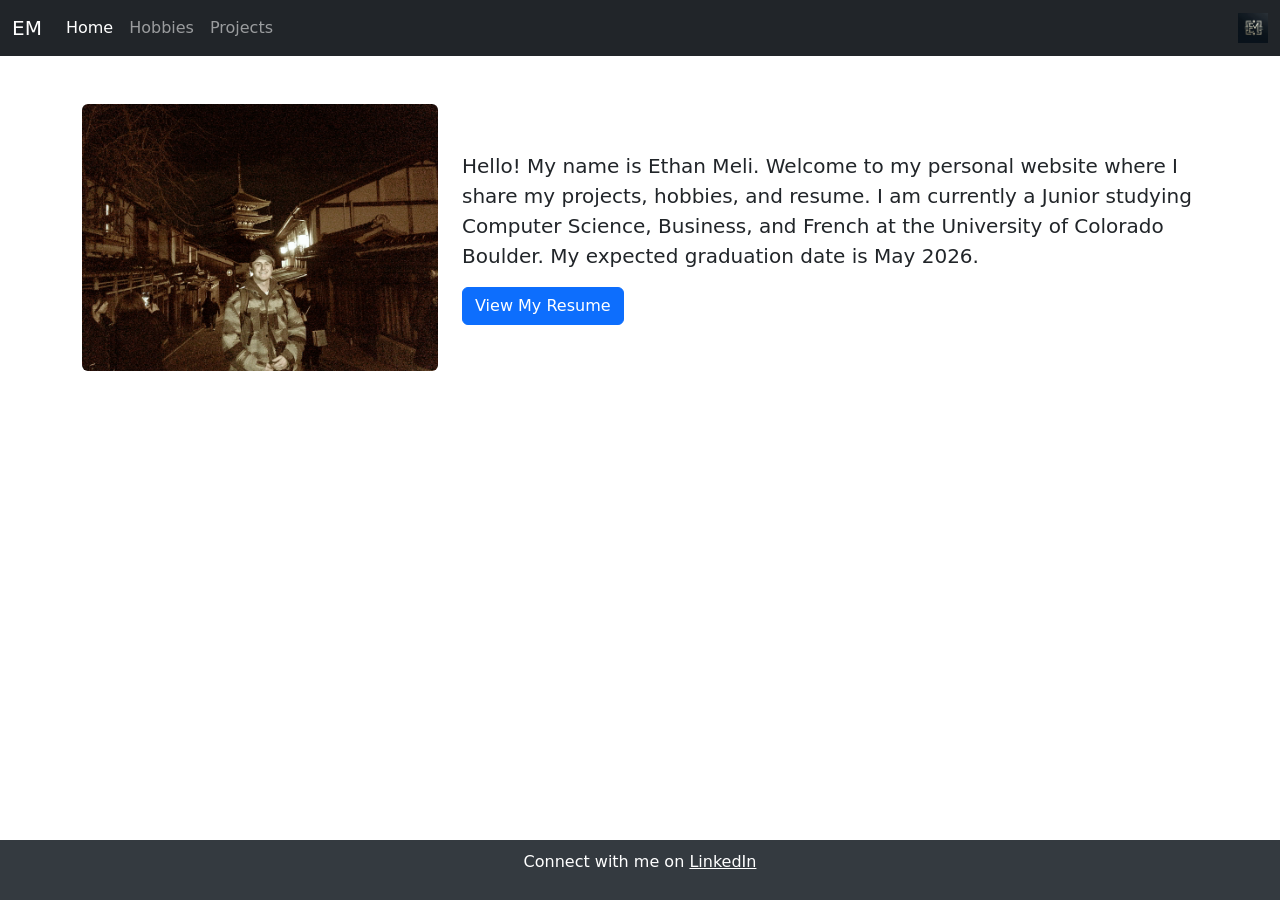
==== index.html @ e2a08011 "Index Changed" ====
<!DOCTYPE html>
<html lang="en">
<head>
    <meta charset="UTF-8">
    <meta name="viewport" content="width=device-width, initial-scale=1.0">
    <title>Home</title>
    <link href="https://cdn.jsdelivr.net/npm/bootstrap@5.3.0/dist/css/bootstrap.min.css" rel="stylesheet">
    <style>
        html, body {
            height: 100%;
            margin: 0;
            display: flex;
            flex-direction: column;
            min-height: 100vh;
        }
        .content {
            flex: 1;
        }
        .carousel-item img {
            border: 5px solid black;
            border-radius: 10px;
        }
        footer {
            background-color: #343a40;
            color: white;
            text-align: center;
            padding: 10px 0;
            width: 100%;
        }
    </style>
</head>
<body>
    <nav class="navbar navbar-expand-lg navbar-dark bg-dark">
        <div class="container-fluid">
            <a class="navbar-brand" href="#">EM</a>
            <button class="navbar-toggler" type="button" data-bs-toggle="collapse" data-bs-target="#navbarNav" aria-controls="navbarNav" aria-expanded="false" aria-label="Toggle navigation">
                <span class="navbar-toggler-icon"></span>
            </button>
            <div class="collapse navbar-collapse" id="navbarNav">
                <ul class="navbar-nav me-auto">
                    <li class="nav-item"><a class="nav-link active" href="index.html">Home</a></li>
                    <li class="nav-item"><a class="nav-link" href="submission/views/hobbies.html">Hobbies</a></li>
                    <li class="nav-item"><a class="nav-link" href="submission/views/projects.html">Projects</a></li>
                </ul>
                <img src="submission/resources/img/icon.png" alt="Icon" class="img-fluid" style="height: 30px;">
            </div>
        </div>
    </nav>

    <div class="container mt-5 content">
        <div class="row align-items-center">
            <div class="col-md-4">
                <img src="submission/resources/img/self.JPG" alt="My Picture" class="img-fluid rounded">
            </div>
            <div class="col-md-8">
                <p class="lead">Hello! My name is Ethan Meli. Welcome to my personal website where I share my projects, hobbies, and resume. I am currently a Junior
                  studying Computer Science, Business, and French at the University of Colorado Boulder. My expected graduation date is May 2026.
                </p>
                <a href="submission/views/resume.html" class="btn btn-primary">View My Resume</a>
            </div>
        </div>
    </div>

    <footer>
        <p>Connect with me on <a href="https://www.linkedin.com/in/ethan-meli-b14861256/" target="_blank" class="text-white">LinkedIn</a></p>
    </footer>

    <script src="https://cdn.jsdelivr.net/npm/bootstrap@5.3.0/dist/js/bootstrap.bundle.min.js"></script>
</body>
</html>
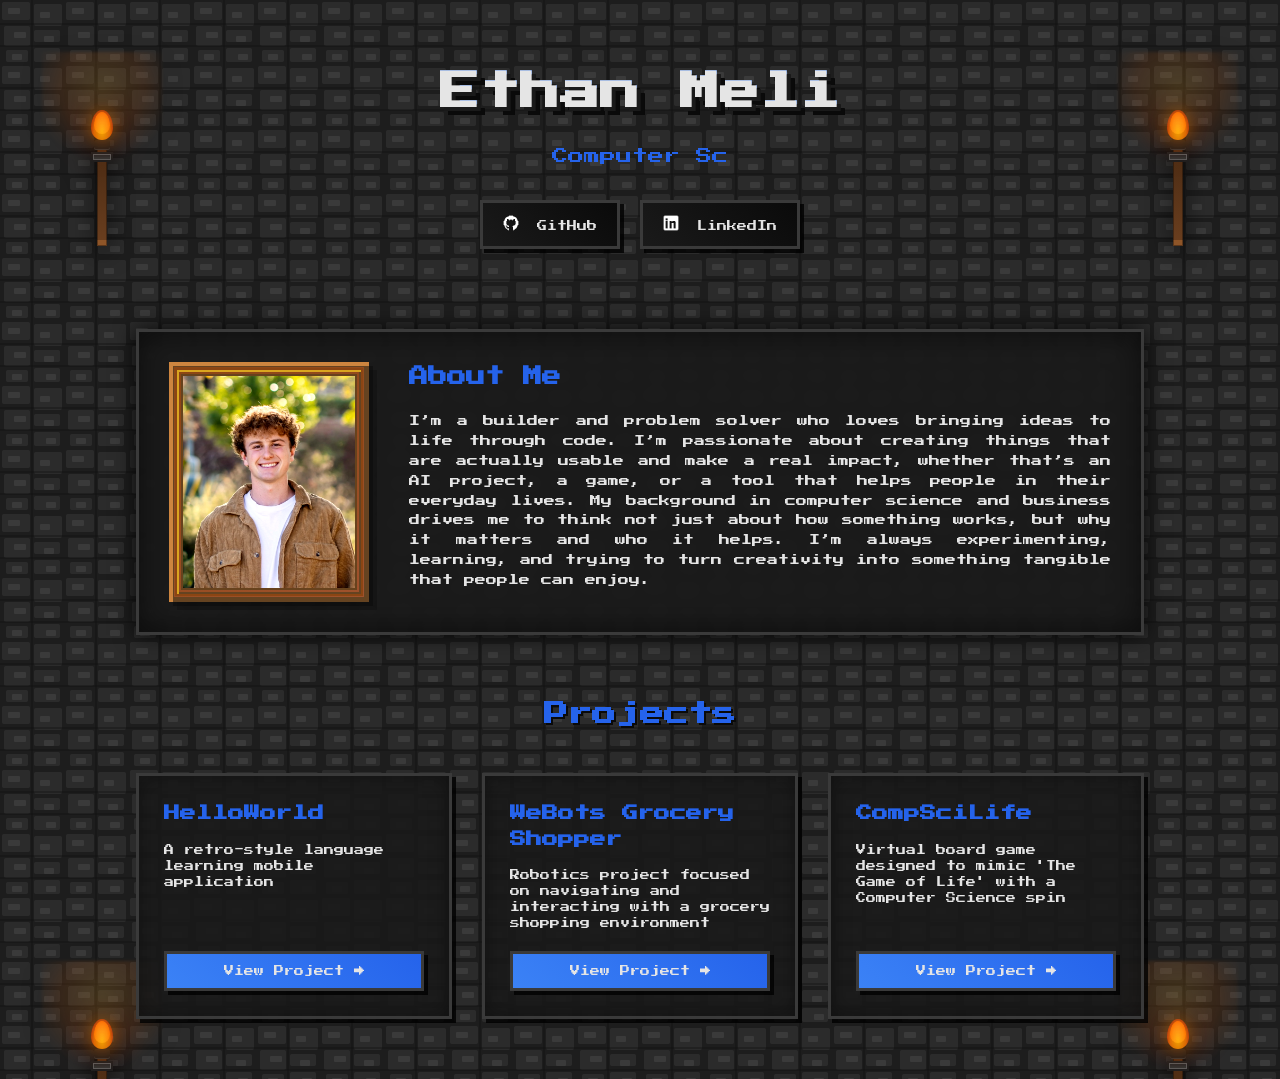
==== commit 65e1e163: "Initial commit" ====
--- a/index.html
+++ b/index.html
@@ -3,68 +3,268 @@
 <head>
     <meta charset="UTF-8">
     <meta name="viewport" content="width=device-width, initial-scale=1.0">
-    <title>Home</title>
-    <link href="https://cdn.jsdelivr.net/npm/bootstrap@5.3.0/dist/css/bootstrap.min.css" rel="stylesheet">
+    <title>Ethan Meli - Portfolio</title>
+    <link rel="stylesheet" href="styles.css">
+    <link href="https://fonts.googleapis.com/css2?family=Press+Start+2P&display=swap" rel="stylesheet">
     <style>
-        html, body {
-            height: 100%;
-            margin: 0;
-            display: flex;
-            flex-direction: column;
-            min-height: 100vh;
-        }
-        .content {
-            flex: 1;
-        }
-        .carousel-item img {
-            border: 5px solid black;
-            border-radius: 10px;
-        }
-        footer {
-            background-color: #343a40;
-            color: white;
+        /* Align project buttons consistently at the bottom of each card */
+        .projects-grid { align-items: stretch; }
+        .project-card { display: flex; flex-direction: column; }
+        .project-card .quest-btn { margin-top: auto; }
+
+        /* Center project pages */
+        .project-page { padding-top: 24px; }
+        .project-page .project-header,
+        .project-page .project-content {
+            max-width: 900px;
+            margin-left: auto;
+            margin-right: auto;
+        }
+
+        /* Center project titles while keeping the back button on the left */
+        .project-page .project-header {
+            display: grid;
+            grid-template-columns: 1fr auto 1fr;
+            align-items: center;
+        }
+        .project-page .project-header .back-btn {
+            grid-column: 1;
+            justify-self: start;
+        }
+        .project-page .project-header h1 {
+            grid-column: 2;
+            justify-self: center;
             text-align: center;
-            padding: 10px 0;
-            width: 100%;
         }
     </style>
 </head>
 <body>
-    <nav class="navbar navbar-expand-lg navbar-dark bg-dark">
-        <div class="container-fluid">
-            <a class="navbar-brand" href="#">EM</a>
-            <button class="navbar-toggler" type="button" data-bs-toggle="collapse" data-bs-target="#navbarNav" aria-controls="navbarNav" aria-expanded="false" aria-label="Toggle navigation">
-                <span class="navbar-toggler-icon"></span>
-            </button>
-            <div class="collapse navbar-collapse" id="navbarNav">
-                <ul class="navbar-nav me-auto">
-                    <li class="nav-item"><a class="nav-link active" href="index.html">Home</a></li>
-                    <li class="nav-item"><a class="nav-link" href="submission/views/hobbies.html">Hobbies</a></li>
-                    <li class="nav-item"><a class="nav-link" href="submission/views/projects.html">Projects</a></li>
-                </ul>
-                <img src="submission/resources/img/icon.png" alt="Icon" class="img-fluid" style="height: 30px;">
-            </div>
-        </div>
-    </nav>
-
-    <div class="container mt-5 content">
-        <div class="row align-items-center">
-            <div class="col-md-4">
-                <img src="submission/resources/img/self.JPG" alt="My Picture" class="img-fluid rounded">
-            </div>
-            <div class="col-md-8">
-                <p class="lead">Hello! My name is Ethan Meli. Welcome to my personal website where I share my projects, hobbies, and resume. I am currently a Junior
-                  studying Computer Science, Business, and French at the University of Colorado Boulder. My expected graduation date is May 2026.
-                </p>
-                <a href="submission/views/resume.html" class="btn btn-primary">View My Resume</a>
-            </div>
+    <div class="pixel-wall">
+        <!-- Animated torches (moved to edges to avoid overlap with content) -->
+        <div class="torch" style="left: 8%">
+            <div class="handle"></div>
+            <div class="bracket"></div>
+            <div class="coal"></div>
+            <div class="flame"></div>
+        </div>
+
+        <div class="torch" style="left: 92%">
+            <div class="handle"></div>
+            <div class="bracket"></div>
+            <div class="coal"></div>
+            <div class="flame"></div>
+        </div>
+
+        <!-- Additional torches positioned lower at edges -->
+        <div class="torch" style="left: 8%; top: 115vh;">
+            <div class="handle"></div>
+            <div class="bracket"></div>
+            <div class="coal"></div>
+            <div class="flame"></div>
+        </div>
+
+        <div class="torch" style="left: 92%; top: 115vh;">
+            <div class="handle"></div>
+            <div class="bracket"></div>
+            <div class="coal"></div>
+            <div class="flame"></div>
+        </div>
+
+        <div class="container">
+            <!-- Home Page -->
+            <section id="home" class="page active">
+                <header class="hero">
+                    <h1 class="glitch" data-text="Ethan Meli">Ethan Meli</h1>
+                    <p class="subtitle">Computer Scientist</p>
+                    
+                    <div class="social-links">
+                        <a href="https://github.com/EthanMeli" target="_blank" class="btn btn-secondary">
+                            <span class="icon"><img src="/assets/imgs/github.png" alt="GitHub" width="16" height="16"></span> GitHub
+                        </a>
+                        <a href="https://www.linkedin.com/in/ethanmeli/" target="_blank" class="btn btn-secondary">
+                            <span class="icon"><img src="/assets/imgs/linkedin.png" alt="LinkedIn" width="16" height="16"></span> LinkedIn
+                        </a>
+                    </div>
+                </header>
+
+                <div class="about-section">
+                    <div class="about-card">
+                        <div class="about-content">
+                            <div class="headshot-container">
+                                <div class="pixelated-frame">
+                                    <img src="/assets/imgs/headshot.jpg" alt="Ethan Meli" class="headshot">
+                                </div>
+                            </div>
+                            <div class="about-text">
+                                <h2>About Me</h2>
+                                <p style="text-align: justify">I’m a builder and problem solver who loves bringing ideas to life through code. I’m passionate about creating things that are actually usable and make a real impact, whether that’s an AI project, a game, or a tool that helps people in their everyday lives. My background in computer science and business drives me to think not just about how something works, but why it matters and who it helps. I’m always experimenting, learning, and trying to turn creativity into something tangible that people can enjoy.</p>
+                            </div>
+                        </div>
+                    </div>
+                </div>
+
+                <div class="projects-section">
+                    <h2 class="section-title">Projects</h2>
+                    <div class="projects-grid">
+                        <div class="project-card" data-project="project1">
+                            <div class="card-header">
+                                <h3>HelloWorld</h3>
+                            </div>
+                            <p class="card-description">A retro-style language learning mobile application</p>
+                            <button class="btn btn-primary quest-btn" onclick="showProject('project1')">
+                                View Project →
+                            </button>
+                        </div>
+
+                        <div class="project-card" data-project="project2">
+                            <div class="card-header">
+                                <h3>WeBots Grocery Shopper</h3>
+                            </div>
+                            <p class="card-description">Robotics project focused on navigating and interacting with a grocery shopping environment</p>
+                            <button class="btn btn-primary quest-btn" onclick="showProject('project2')">
+                                View Project →
+                            </button>
+                        </div>
+
+                        <div class="project-card" data-project="project3">
+                            <div class="card-header">
+                                <h3>CompSciLife</h3>
+                            </div>
+                            <p class="card-description">Virtual board game designed to mimic 'The Game of Life' with a Computer Science spin</p>
+                            <button class="btn btn-primary quest-btn" onclick="showProject('project3')">
+                                View Project →
+                            </button>
+                        </div>
+                    </div>
+                </div>
+            </section>
+
+            <!-- Project Pages -->
+            <section id="project1" class="page project-page">
+                <div class="project-header">
+                    <button class="btn btn-secondary back-btn" onclick="showHome()">← Return to Home</button>
+                    <h1>HelloWorld</h1>
+                </div>
+                <div class="project-content">
+                    <div class="project-details">
+                        <h2>Project Details</h2>
+                        <p><strong>Technologies:</strong> React Native, Node.js, Express.js, MongoDB</p>
+                        <p><strong>Duration:</strong> In Progress</p>
+                        
+                        <h3>The Story</h3>
+                        <p style="text-align: justify;">This project was inspired by my method of learning languages. While I want this application to be as effective as possible, I also want to make it as enjoyable and as fun as I can. This project utilizes React Native for the front end, with a Node.js and Express.js backend. It features user authentication, language lesson plans, and many other features to enhance the language learning experience.</p>
+                        
+                        <h3>Challenges Conquered</h3>
+                        <ul>
+                            <li>Implemented custom lesson plans</li>
+                            <li>Created a custom authentication system</li>
+                        </ul>
+
+                        <h3>Future Enhancements</h3>
+                        <ul>
+                            <li>Integrate speech recognition for language practice</li>
+                            <li>Add gamification elements to lessons</li>
+                            <li>Implement progress tracking</li>
+                            <li>Implement spaced repetition flashcards for vocabulary retention</li>
+                        </ul>
+
+                        <div class="project-links">
+                            <a target="_blank" href="https://github.com/EthanMeli/HelloWorld/tree/main" class="btn btn-secondary">View Code</a>
+                        </div>
+                    </div>
+                </div>
+            </section>
+
+            <section id="project2" class="page project-page">
+                <div class="project-header">
+                    <button class="btn btn-secondary back-btn" onclick="showHome()">← Return to Home</button>
+                    <h1>WeBots Grocery Shopper</h1>
+                </div>
+                <div class="project-content">
+                    <div class="project-details">
+                        <h2>Project Details</h2>
+                        <p><strong>Technologies:</strong> WeBots, Python</p>
+                        <p><strong>Duration:</strong> 2 months</p>
+                        
+                        <h3>The Story</h3>
+                        <p style="text-align: justify;">This project implements a robotic system in Webots capable of mapping, localization, computer vision, navigation, and manipulation to autonomously find and pick up colored cubes in a simulated grocery environment.</p>
+                        
+                        <h3>Challenges Conquered</h3>
+                        <ul>
+                            <li>Mapping & Localization: Using LiDAR, GPS, and odometry with transformation matrices.</li>
+                            <li>Computer Vision: Blob detection with OpenCV to identify colored blocks.</li>
+                            <li>Navigation: RRT-based planning for navigating between cube pickup points.</li>
+                            <li>Manipulation: Inverse kinematics for arm control to pick up and place objects.</li>
+                        </ul>
+                        
+                        <div class="project-links">
+                            <a target="_blank" href="https://drive.google.com/file/d/1E_hY_XuV3zQ2FOlk6AAgOr4-ZdHATPYO/view?pli=1" class="btn btn-primary">View Live Demo</a>
+                            <a target="_blank" href="https://github.com/EthanMeli/RoboticsFinalProject?tab=readme-ov-file" class="btn btn-secondary">View Code</a>
+                        </div>
+                    </div>
+                </div>
+            </section>
+
+            <section id="project3" class="page project-page">
+                <div class="project-header">
+                    <button class="btn btn-secondary back-btn" onclick="showHome()">← Return to Home</button>
+                    <h1>CompSciLife</h1>
+                </div>
+                <div class="project-content">
+                    <div class="project-details">
+                        <h2>Project Details</h2>
+                        <p><strong>Technologies:</strong> QT Creator, C++</p>
+                        <p><strong>Duration:</strong> 2 months</p>
+                        
+                        <h3>The Story</h3>
+                        <p style="text-align: justify;">This game was designed to mimic the classic board game "Life", incorporating elements of chance and strategy as players navigate through various life events. Working alongside my partner in this project, we decided to give this game a Computer Science spin, making light of a student's life through university.</p>
+                        
+                        <h3>Challenges Conquered</h3>
+                        <ul>
+                            <li>Creating visual board representation</li>
+                            <li>Implementing game logic and rules</li>
+                            <li>Designing user interface for player interactions</li>
+                            <li>Simulating computer player games for testing</li>
+                        </ul>
+                        
+                        <div class="project-links">
+                            <a target="_blank" href="https://github.com/EthanMeli/CompSciLife" class="btn btn-secondary">View Code</a>
+                        </div>
+                    </div>
+                </div>
+            </section>
         </div>
     </div>
 
-    <footer>
-        <p>Connect with me on <a href="https://www.linkedin.com/in/ethan-meli-b14861256/" target="_blank" class="text-white">LinkedIn</a></p>
-    </footer>
-
-    <script src="https://cdn.jsdelivr.net/npm/bootstrap@5.3.0/dist/js/bootstrap.bundle.min.js"></script>
+    <script src="script.js"></script>
+    <script>
+        // Ensure top-of-page and page switch on project navigation (robust across browsers)
+        (function () {
+            function showPage(id) {
+                document.querySelectorAll('.page').forEach(p => p.classList.remove('active'));
+                const el = document.getElementById(id);
+                if (el) el.classList.add('active');
+            }
+
+            function scrollTopNow() {
+                // Force to top using multiple methods for cross-browser reliability
+                window.scrollTo(0, 0);
+                document.documentElement.scrollTop = 0;
+                document.body.scrollTop = 0;
+            }
+
+            window.showProject = function (projectId) {
+                showPage(projectId);
+                scrollTopNow();
+                requestAnimationFrame(scrollTopNow); // after layout
+            };
+
+            window.showHome = function () {
+                showPage('home');
+                scrollTopNow();
+                requestAnimationFrame(scrollTopNow);
+            };
+        })();
+    </script>
 </body>
-</html>+</html>
--- a/styles.css
+++ b/styles.css
@@ -0,0 +1,605 @@
+:root {
+    --primary-color: #1a1a1a;
+    --secondary-color: #2563eb;
+    --accent-color: #3b82f6;
+    --dark-bg: #0a0a0a;
+    --light-bg: #2a2a2a;
+    --text-light: #e5e5e5;
+    --text-dark: #0f172a;
+    --border-color: #3a3a3a;
+    --shadow-color: rgba(0, 0, 0, 0.8);
+    --card-bg: rgba(26, 26, 26, 0.9);
+    --card-hover: rgba(42, 42, 42, 0.9);
+    
+    /* Torch variables */
+    --wall-scale: 64px;
+    --torch-wood: #6b3f1f;
+    --torch-wood-hi: #8e5528;
+    --iron: #3a3a3a;
+}
+
+* {
+    margin: 0;
+    padding: 0;
+    box-sizing: border-box;
+}
+
+body {
+    font-family: 'Press Start 2P', cursive;
+    color: var(--text-light);
+    min-height: 100vh;
+    line-height: 1.6;
+    font-size: 12px;
+    image-rendering: pixelated;
+    image-rendering: -moz-crisp-edges;
+    image-rendering: crisp-edges;
+    background: #111;
+}
+
+/* --- Darker pixel cobblestone backdrop --- */
+.pixel-wall {
+    position: relative;
+    min-height: 100vh;
+    overflow: hidden;
+    background-size: var(--wall-scale) var(--wall-scale);
+    background-image: url('data:image/svg+xml;utf8,<svg xmlns="http://www.w3.org/2000/svg" width="64" height="64" viewBox="0 0 64 64"><defs><filter id="n" x="-20%" y="-20%" width="140%" height="140%"><feTurbulence baseFrequency="0.8" numOctaves="1" result="t"/><feColorMatrix type="saturate" values="0"/><feComponentTransfer><feFuncR type="gamma" amplitude="1" exponent="1.6" offset="0"/><feFuncG type="gamma" amplitude="1" exponent="1.6" offset="0"/><feFuncB type="gamma" amplitude="1" exponent="1.6" offset="0"/></feComponentTransfer><feBlend in2="SourceGraphic" mode="multiply"/></filter></defs><rect width="64" height="64" fill="%23222"/><g fill="%23333"><rect x="2" y="2" width="28" height="18" rx="2"/><rect x="34" y="4" width="28" height="22" rx="2"/><rect x="4" y="26" width="26" height="20" rx="2"/><rect x="34" y="30" width="26" height="12" rx="2"/><rect x="6" y="50" width="22" height="12" rx="2"/><rect x="34" y="48" width="26" height="14" rx="2"/></g><g fill="%23444"><rect x="8" y="8" width="12" height="6" rx="1"/><rect x="40" y="12" width="10" height="6" rx="1"/><rect x="14" y="32" width="12" height="6" rx="1"/><rect x="44" y="36" width="10" height="6" rx="1"/><rect x="12" y="54" width="10" height="6" rx="1"/><rect x="46" y="54" width="10" height="6" rx="1"/></g><g stroke="%23111" stroke-width="1" opacity="0.8"><path d="M32 0 v64"/><path d="M0 24 h64"/><path d="M0 46 h64"/></g><rect width="64" height="64" fill="%23000" opacity="0.15" filter="url(%23n)"/></svg>');
+}
+
+/* --- Torch base --- */
+.torch {
+    position: absolute;
+    top: 14vh;
+    width: 14px;
+    height: 120px;
+    transform: translateX(-50%);
+    filter: drop-shadow(0 6px 12px rgba(0,0,0,0.8));
+    z-index: 1;
+}
+
+.torch .handle {
+    position: absolute;
+    bottom: 0;
+    left: 50%;
+    transform: translateX(-50%);
+    width: 10px;
+    height: 100px;
+    background: linear-gradient(#492a13, var(--torch-wood));
+    box-shadow: inset 0 0 0 1px rgba(0,0,0,0.35), inset 0 -6px 0 0 var(--torch-wood-hi);
+    image-rendering: pixelated;
+}
+
+.torch .bracket {
+    position: absolute;
+    bottom: 84px;
+    left: 50%;
+    transform: translateX(-50%);
+    width: 22px;
+    height: 10px;
+    background: linear-gradient(#222, var(--iron));
+    border: 2px solid #1e1e1e;
+    box-shadow: inset 0 0 0 1px #5a5a5a;
+}
+
+.torch .coal {
+    position: absolute;
+    bottom: 96px;
+    left: 50%;
+    transform: translateX(-50%);
+    width: 16px;
+    height: 10px;
+    background: #1a1a1a;
+    border-radius: 2px;
+    box-shadow: inset 0 -1px 0 0 #333;
+}
+
+.torch .flame {
+    position: absolute;
+    bottom: 106px;
+    left: 50%;
+    transform: translateX(-50%);
+    width: 26px;
+    height: 40px;
+    pointer-events: none;
+    filter: blur(0.2px);
+}
+
+.torch .flame::before,
+.torch .flame::after {
+    content: "";
+    position: absolute;
+    left: 50%;
+    transform: translateX(-50%);
+    border-radius: 50% 50% 50% 50% / 60% 60% 40% 40%;
+    image-rendering: pixelated;
+    will-change: transform, opacity, filter;
+}
+
+.torch .flame::before {
+    bottom: 6px;
+    width: 16px;
+    height: 22px;
+    background: radial-gradient(ellipse at 50% 70%, #fff 0%, #ffd36e 45%, rgba(255,140,0,0.95) 70%, rgba(0,0,0,0) 75%);
+    animation: flicker-core 120ms infinite steps(2, jump-none), sway 1.6s infinite ease-in-out;
+}
+
+.torch .flame::after {
+    bottom: 0;
+    width: 22px;
+    height: 30px;
+    background: radial-gradient(ellipse at 50% 70%, rgba(255,180,0,0.9) 0%, rgba(255,120,0,0.8) 50%, rgba(255,60,0,0.55) 72%, rgba(0,0,0,0) 78%);
+    animation: flicker-plume 140ms infinite steps(2, jump-none), sway 1.8s infinite ease-in-out reverse;
+    filter: drop-shadow(0 0 8px rgba(255,140,0,0.55)) drop-shadow(0 0 18px rgba(255,80,0,0.35));
+}
+
+.torch::after {
+    content: "";
+    position: absolute;
+    bottom: 74px;
+    left: 50%;
+    transform: translateX(-50%);
+    width: 120px;
+    height: 120px;
+    background: radial-gradient(circle at 50% 30%, rgba(255,180,50,0.18), rgba(255,120,20,0.12) 40%, rgba(0,0,0,0) 70%);
+    filter: blur(1.4px);
+    pointer-events: none;
+}
+
+@keyframes flicker-core {
+    0%, 100% { transform: translateX(-50%) translateY(-1px) scaleY(1.02); opacity: 0.95; filter: brightness(1.0); }
+    50% { transform: translateX(-50%) translateY(0) scaleY(1.0); opacity: 1; filter: brightness(1.15); }
+}
+
+@keyframes flicker-plume {
+    0%, 100% { transform: translateX(-50%) translateY(0) scale(1.02); opacity: 0.9; }
+    50% { transform: translateX(-50%) translateY(-1px) scale(0.98); opacity: 1; }
+}
+
+@keyframes sway {
+    0%   { transform: translateX(-50%) rotate(-2deg); }
+    50%  { transform: translateX(-50%) rotate(2deg); }
+    100% { transform: translateX(-50%) rotate(-2deg); }
+}
+
+.container {
+    position: relative;
+    z-index: 2;
+    max-width: 1200px;
+    margin: 0 auto;
+    padding: 20px 96px; /* add safe side gutters so torches at edges aren’t under content */
+}
+
+/* Page Transitions */
+.page {
+    display: none;
+    opacity: 0;
+    transition: opacity 0.5s ease-in-out;
+}
+
+.page.active {
+    display: block;
+    opacity: 1;
+}
+
+/* Hero Section */
+.hero {
+    text-align: center;
+    padding: 40px 0;
+    margin-bottom: 40px;
+}
+
+.hero h1 {
+    font-size: 2.5rem;
+    margin-bottom: 20px;
+    text-shadow: 4px 4px 0px var(--primary-color), 8px 8px 0px var(--dark-bg);
+    position: relative;
+}
+
+.glitch {
+    position: relative;
+    animation: glitch 2s infinite;
+}
+
+.glitch::before,
+.glitch::after {
+    content: attr(data-text);
+    position: absolute;
+    left: 0;
+    top: 0;
+    width: 100%;
+    background: transparent;
+}
+
+.glitch::before {
+    animation: glitch-1 0.5s infinite;
+    color: var(--accent-color);
+    z-index: -1;
+}
+
+.glitch::after {
+    animation: glitch-2 0.5s infinite;
+    color: var(--secondary-color);
+    z-index: -2;
+}
+
+@keyframes glitch {
+    0%, 100% { transform: translate(0); }
+    20% { transform: translate(-2px, 2px); }
+    40% { transform: translate(-2px, -2px); }
+    60% { transform: translate(2px, 2px); }
+    80% { transform: translate(2px, -2px); }
+}
+
+@keyframes glitch-1 {
+    0%, 100% { transform: translate(0); }
+    10% { transform: translate(-2px, -2px); }
+    20% { transform: translate(2px, 2px); }
+}
+
+@keyframes glitch-2 {
+    0%, 100% { transform: translate(0); }
+    30% { transform: translate(2px, -2px); }
+    40% { transform: translate(-2px, 2px); }
+}
+
+.subtitle {
+    font-size: 1rem;
+    color: var(--secondary-color);
+    margin-bottom: 30px;
+}
+
+/* Social Links */
+.social-links {
+    display: flex;
+    gap: 20px;
+    justify-content: center;
+    flex-wrap: wrap;
+}
+
+/* Buttons */
+.btn {
+    display: inline-block;
+    padding: 12px 20px;
+    border: 3px solid var(--border-color);
+    background: linear-gradient(45deg, var(--primary-color), var(--light-bg));
+    color: var(--text-light);
+    text-decoration: none;
+    font-family: inherit;
+    font-size: 10px;
+    cursor: pointer;
+    transition: all 0.3s ease;
+    box-shadow: 4px 4px 0px var(--shadow-color);
+    position: relative;
+    overflow: hidden;
+}
+
+.btn:hover {
+    transform: translate(-2px, -2px);
+    box-shadow: 6px 6px 0px var(--shadow-color);
+    background: linear-gradient(45deg, var(--secondary-color), var(--accent-color));
+}
+
+.btn:active {
+    transform: translate(0, 0);
+    box-shadow: 2px 2px 0px var(--shadow-color);
+}
+
+.btn-primary {
+    background: linear-gradient(45deg, var(--accent-color), var(--secondary-color));
+}
+
+.btn-secondary {
+    background: linear-gradient(45deg, var(--primary-color), var(--dark-bg));
+}
+
+.icon {
+    margin-right: 8px;
+}
+
+/* About Section - Darker theme */
+.about-section {
+    margin-bottom: 60px;
+}
+
+.about-card {
+    background: var(--card-bg);
+    border: 3px solid var(--border-color);
+    padding: 30px;
+    border-radius: 0;
+    box-shadow: inset 0 0 30px rgba(0, 0, 0, 0.6), 0 0 20px rgba(0, 0, 0, 0.8);
+    backdrop-filter: blur(5px);
+}
+
+.about-content {
+    display: flex;
+    gap: 40px;
+    align-items: flex-start;
+    flex-wrap: wrap;
+}
+
+.headshot-container {
+    flex-shrink: 0;
+}
+
+.pixelated-frame {
+    position: relative;
+    width: 200px;
+    height: 240px;
+    background: linear-gradient(145deg, #8B4513, #A0522D);
+    padding: 12px;
+    box-shadow: 
+        inset 4px 4px 0 #CD853F,
+        inset -4px -4px 0 #654321,
+        4px 4px 0 rgba(0, 0, 0, 0.3),
+        8px 8px 0 rgba(0, 0, 0, 0.2);
+    image-rendering: pixelated;
+    image-rendering: -moz-crisp-edges;
+    image-rendering: crisp-edges;
+}
+
+.pixelated-frame::before {
+    content: '';
+    position: absolute;
+    top: 6px;
+    left: 6px;
+    right: 6px;
+    bottom: 6px;
+    border: 2px solid #8B4513;
+    box-shadow: 
+        inset 2px 2px 0 #DAA520,
+        inset -2px -2px 0 #654321;
+}
+
+.pixelated-frame::after {
+    content: '';
+    position: absolute;
+    top: 4px;
+    left: 4px;
+    right: 4px;
+    bottom: 4px;
+    border: 1px solid #654321;
+}
+
+.headshot {
+    width: 100%;
+    height: 100%;
+    object-fit: cover;
+    image-rendering: auto;
+    border: 2px solid #654321;
+    filter: sepia(10%) contrast(1.1) brightness(1.05);
+}
+
+.about-text {
+    flex: 1;
+    min-width: 300px;
+}
+
+.about-card h2 {
+    margin-bottom: 20px;
+    color: var(--secondary-color);
+    font-size: 1.2rem;
+}
+
+.about-card p {
+    font-size: 11px;
+    line-height: 1.8;
+}
+
+/* Projects Section - Darker cards */
+.projects-section {
+    margin-bottom: 40px;
+}
+
+.section-title {
+    text-align: center;
+    font-size: 1.5rem;
+    margin-bottom: 40px;
+    color: var(--secondary-color);
+    text-shadow: 2px 2px 0px var(--dark-bg);
+}
+
+.projects-grid {
+    display: grid;
+    grid-template-columns: repeat(auto-fit, minmax(300px, 1fr));
+    gap: 30px;
+    margin-top: 30px;
+}
+
+.project-card {
+    background: var(--card-bg);
+    border: 3px solid var(--border-color);
+    padding: 25px;
+    transition: all 0.3s ease;
+    position: relative;
+    box-shadow: 4px 4px 0px var(--shadow-color), inset 0 0 20px rgba(0, 0, 0, 0.4);
+}
+
+.project-card:hover {
+    transform: translate(-2px, -2px);
+    box-shadow: 6px 6px 0px var(--shadow-color), inset 0 0 20px rgba(0, 0, 0, 0.4);
+    border-color: var(--secondary-color);
+    background: var(--card-hover);
+}
+
+.card-header {
+    display: flex;
+    justify-content: space-between;
+    align-items: center;
+    margin-bottom: 15px;
+}
+
+.card-header h3 {
+    color: var(--secondary-color);
+    font-size: 1rem;
+}
+
+.card-description {
+    margin-bottom: 20px;
+    font-size: 10px;
+    line-height: 1.6;
+}
+
+.quest-btn {
+    width: 100%;
+    margin-top: 10px;
+}
+
+/* Project Pages - Darker details */
+.project-page {
+    padding: 20px 0;
+}
+
+.project-header {
+    display: flex;
+    align-items: center;
+    gap: 20px;
+    margin-bottom: 40px;
+    flex-wrap: wrap;
+}
+
+.project-header h1 {
+    font-size: 1.8rem;
+    color: var(--secondary-color);
+    text-shadow: 2px 2px 0px var(--dark-bg);
+}
+
+.back-btn {
+    font-size: 10px;
+}
+
+.project-content {
+    max-width: 800px;
+}
+
+.project-details {
+    background: var(--card-bg);
+    border: 3px solid var(--border-color);
+    padding: 30px;
+    box-shadow: inset 0 0 30px rgba(0, 0, 0, 0.6), 0 0 20px rgba(0, 0, 0, 0.8);
+}
+
+.project-details h2 {
+    color: var(--secondary-color);
+    margin-bottom: 20px;
+    font-size: 1.2rem;
+}
+
+.project-details h3 {
+    color: var(--secondary-color);
+    margin: 25px 0 15px 0;
+    font-size: 1rem;
+}
+
+.project-details p {
+    margin-bottom: 15px;
+    font-size: 11px;
+    line-height: 1.8;
+}
+
+.project-details ul {
+    margin: 15px 0;
+    padding-left: 20px;
+}
+
+.project-details li {
+    margin-bottom: 8px;
+    font-size: 10px;
+    line-height: 1.6;
+}
+
+.project-links {
+    margin-top: 30px;
+    display: flex;
+    gap: 15px;
+    flex-wrap: wrap;
+}
+
+/* Responsive Design */
+@media (max-width: 1024px) {
+    .container {
+        padding: 16px 48px; /* reduce gutters on medium screens */
+    }
+}
+
+@media (max-width: 768px) {
+    .container {
+        padding: 15px 24px; /* compact gutters on small screens */
+    }
+    
+    .hero h1 {
+        font-size: 1.8rem;
+    }
+    
+    .projects-grid {
+        grid-template-columns: 1fr;
+        gap: 20px;
+    }
+    
+    .project-header {
+        flex-direction: column;
+        align-items: flex-start;
+    }
+    
+    .project-header h1 {
+        font-size: 1.4rem;
+    }
+    
+    .social-links {
+        flex-direction: column;
+        align-items: center;
+    }
+    
+    .about-content {
+        flex-direction: column;
+        align-items: center;
+        gap: 30px;
+    }
+    
+    .pixelated-frame {
+        width: 160px;
+        height: 192px;
+    }
+    
+    .about-text {
+        text-align: center;
+        min-width: auto;
+    }
+}
+
+@media (max-width: 480px) {
+    body {
+        font-size: 10px;
+    }
+    
+    .hero h1 {
+        font-size: 1.4rem;
+    }
+    
+    .btn {
+        padding: 10px 15px;
+        font-size: 9px;
+    }
+    
+    .project-details {
+        padding: 20px;
+    }
+    
+    .pixelated-frame {
+        width: 140px;
+        height: 168px;
+    }
+    
+    .about-card,
+    .project-details {
+        padding: 20px;
+    }
+}
+
+/* Loading Animation */
+@keyframes fadeIn {
+    from { opacity: 0; transform: translateY(20px); }
+    to { opacity: 1; transform: translateY(0); }
+}
+
+.page.active {
+    animation: fadeIn 0.5s ease-out;
+}
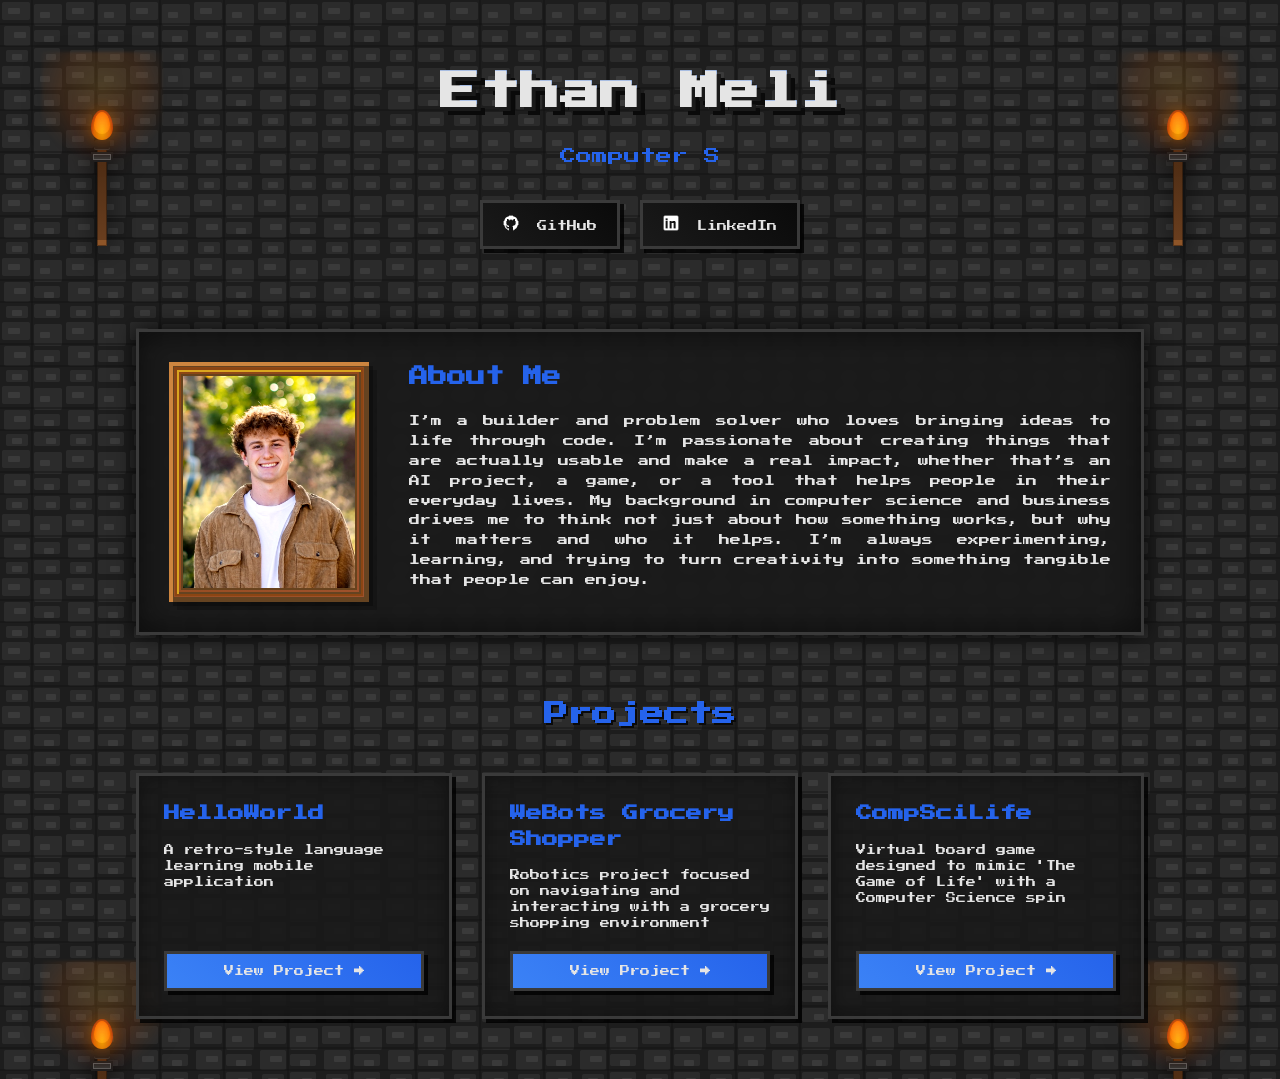
==== commit 5041bf19: "fix relative path" ====
--- a/index.html
+++ b/index.html
@@ -79,10 +79,10 @@
                     
                     <div class="social-links">
                         <a href="https://github.com/EthanMeli" target="_blank" class="btn btn-secondary">
-                            <span class="icon"><img src="/assets/imgs/github.png" alt="GitHub" width="16" height="16"></span> GitHub
+                            <span class="icon"><img src="assets/imgs/github.png" alt="GitHub" width="16" height="16"></span> GitHub
                         </a>
                         <a href="https://www.linkedin.com/in/ethanmeli/" target="_blank" class="btn btn-secondary">
-                            <span class="icon"><img src="/assets/imgs/linkedin.png" alt="LinkedIn" width="16" height="16"></span> LinkedIn
+                            <span class="icon"><img src="assets/imgs/linkedin.png" alt="LinkedIn" width="16" height="16"></span> LinkedIn
                         </a>
                     </div>
                 </header>
@@ -92,7 +92,7 @@
                         <div class="about-content">
                             <div class="headshot-container">
                                 <div class="pixelated-frame">
-                                    <img src="/assets/imgs/headshot.jpg" alt="Ethan Meli" class="headshot">
+                                    <img src="assets/imgs/headshot.jpg" alt="Ethan Meli" class="headshot">
                                 </div>
                             </div>
                             <div class="about-text">
